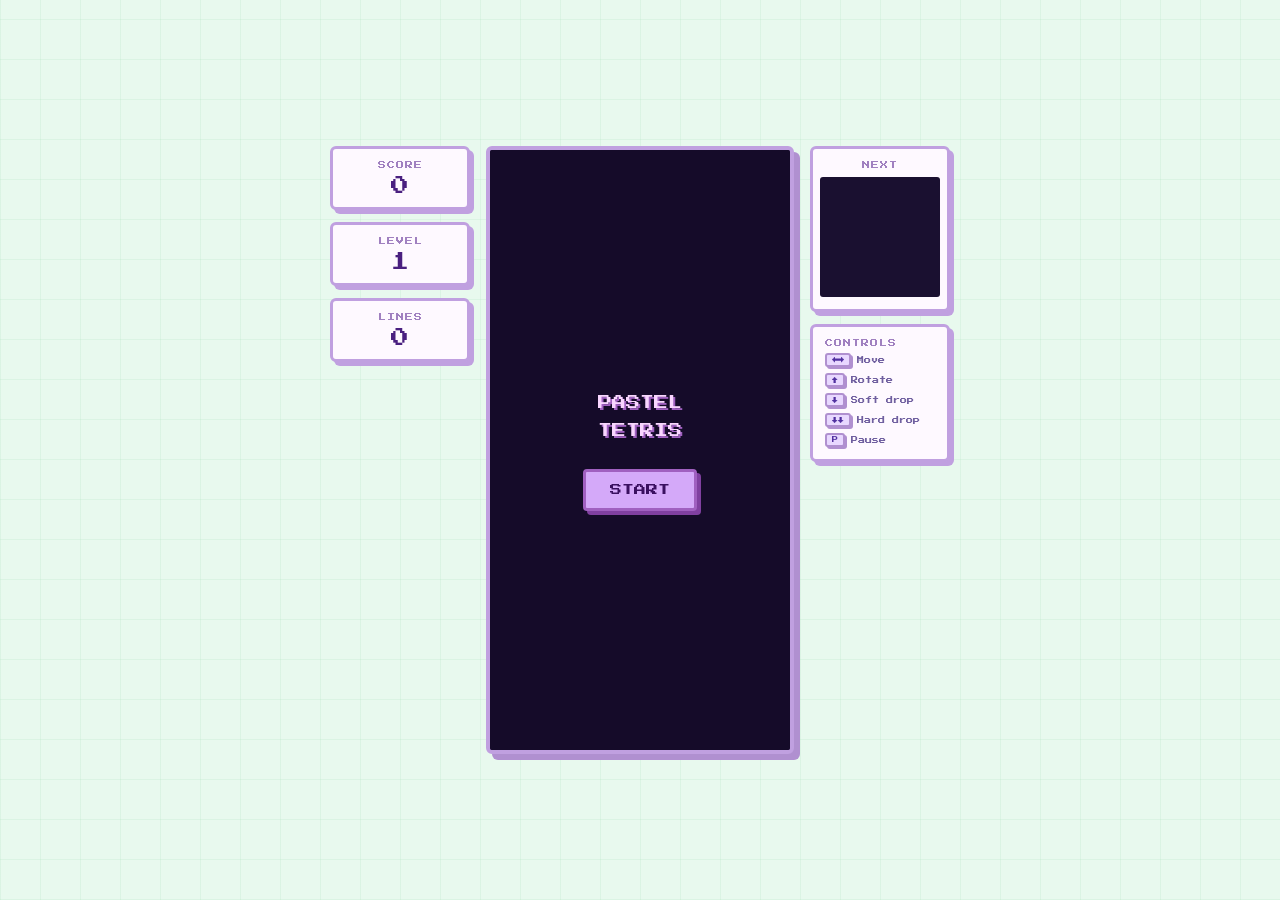
==== index.html @ 5f003d29 "Revert board to 300x600, increase hard drop double-tap to 300ms" ====
<!DOCTYPE html>
<html lang="en">
<head>
  <meta charset="UTF-8" />
  <meta name="viewport" content="width=device-width, initial-scale=1.0" />
  <title>Pastel Tetris</title>
  <link rel="stylesheet" href="style.css" />
</head>
<body>
  <div id="app">
    <div class="sidebar">
      <div class="panel-box">
        <div class="panel-label">SCORE</div>
        <div class="panel-value" id="score">0</div>
      </div>
      <div class="panel-box">
        <div class="panel-label">LEVEL</div>
        <div class="panel-value" id="level">1</div>
      </div>
      <div class="panel-box">
        <div class="panel-label">LINES</div>
        <div class="panel-value" id="lines">0</div>
      </div>
    </div>

    <div id="game-area">
      <canvas id="board" width="300" height="600"></canvas>
      <div id="overlay">
        <div id="overlay-text"></div>
        <button id="overlay-btn">START</button>
      </div>
    </div>

    <div class="sidebar">
      <div class="panel-box">
        <div class="panel-label">NEXT</div>
        <canvas id="next-canvas" width="120" height="120"></canvas>
      </div>
      <div class="panel-box controls-box">
        <div class="panel-label">CONTROLS</div>
        <div class="control-row"><kbd>←→</kbd> Move</div>
        <div class="control-row"><kbd>↑</kbd> Rotate</div>
        <div class="control-row"><kbd>↓</kbd> Soft drop</div>
        <div class="control-row"><kbd>↓↓</kbd> Hard drop</div>
        <div class="control-row"><kbd>P</kbd> Pause</div>
      </div>
    </div>
  </div>

  <script src="game.js"></script>
</body>
</html>
---- style.css ----
@import url('https://fonts.googleapis.com/css2?family=Press+Start+2P&display=swap');

* {
  box-sizing: border-box;
  margin: 0;
  padding: 0;
}

body {
  background: #e8f9ee;
  display: flex;
  justify-content: center;
  align-items: center;
  min-height: 100vh;
  font-family: 'Press Start 2P', monospace;
  background-image:
    repeating-linear-gradient(0deg, rgba(160,220,180,0.18) 0px, rgba(160,220,180,0.18) 1px, transparent 1px, transparent 40px),
    repeating-linear-gradient(90deg, rgba(160,220,180,0.18) 0px, rgba(160,220,180,0.18) 1px, transparent 1px, transparent 40px);
}

#app {
  display: flex;
  align-items: flex-start;
  gap: 16px;
}

/* ── Game board ─────────────────────────────────────────── */
#game-area {
  position: relative;
  border: 4px solid #c0a0e0;
  border-radius: 6px;
  box-shadow: 6px 6px 0 #b090d0;
  background: #1a1030;
  overflow: hidden;
}

#board {
  display: block;
  image-rendering: pixelated;
}

/* ── Overlay ─────────────────────────────────────────────── */
#overlay {
  position: absolute;
  inset: 0;
  background: rgba(20, 10, 40, 0.82);
  display: flex;
  flex-direction: column;
  align-items: center;
  justify-content: center;
  gap: 24px;
}

#overlay.hidden {
  display: none;
}

#overlay-text {
  color: #f9d6ff;
  font-size: 14px;
  text-align: center;
  line-height: 2;
  text-shadow: 2px 2px 0 #a060c0;
}

#overlay-btn {
  font-family: 'Press Start 2P', monospace;
  font-size: 12px;
  padding: 12px 24px;
  background: #d4a9f9;
  color: #3a1060;
  border: 3px solid #a060c0;
  border-radius: 4px;
  cursor: pointer;
  box-shadow: 4px 4px 0 #8040a0;
  transition: transform 0.1s, box-shadow 0.1s;
}

#overlay-btn:hover {
  transform: translate(2px, 2px);
  box-shadow: 2px 2px 0 #8040a0;
}

#overlay-btn:active {
  transform: translate(4px, 4px);
  box-shadow: none;
}

/* ── Sidebars ─────────────────────────────────────────────── */
.sidebar {
  display: flex;
  flex-direction: column;
  gap: 12px;
  width: 140px;
}

.panel-box {
  background: #fef9ff;
  border: 3px solid #c0a0e0;
  border-radius: 6px;
  box-shadow: 4px 4px 0 #c0a0e0;
  padding: 12px;
  display: flex;
  flex-direction: column;
  align-items: center;
  gap: 8px;
}

.panel-label {
  font-size: 8px;
  color: #a080c0;
  letter-spacing: 1px;
}

.panel-value {
  font-size: 18px;
  color: #4a2080;
  min-width: 80px;
  text-align: center;
}

#next-canvas {
  display: block;
  background: #1a1030;
  border-radius: 3px;
  image-rendering: pixelated;
}

/* ── Controls ─────────────────────────────────────────────── */
.controls-box {
  align-items: flex-start;
  gap: 6px;
}

.control-row {
  font-size: 7px;
  color: #7060a0;
  display: flex;
  align-items: center;
  gap: 6px;
}

kbd {
  background: #e8d8ff;
  border: 2px solid #b090d0;
  border-radius: 3px;
  padding: 2px 5px;
  font-family: 'Press Start 2P', monospace;
  font-size: 6px;
  color: #5030a0;
  box-shadow: 2px 2px 0 #b090d0;
  white-space: nowrap;
}

/* ── Responsive ─────────────────────────────────────────────── */
@media (max-width: 600px) {
  #app {
    flex-direction: column;
    align-items: center;
  }
  .sidebar {
    flex-direction: row;
    width: auto;
  }
}
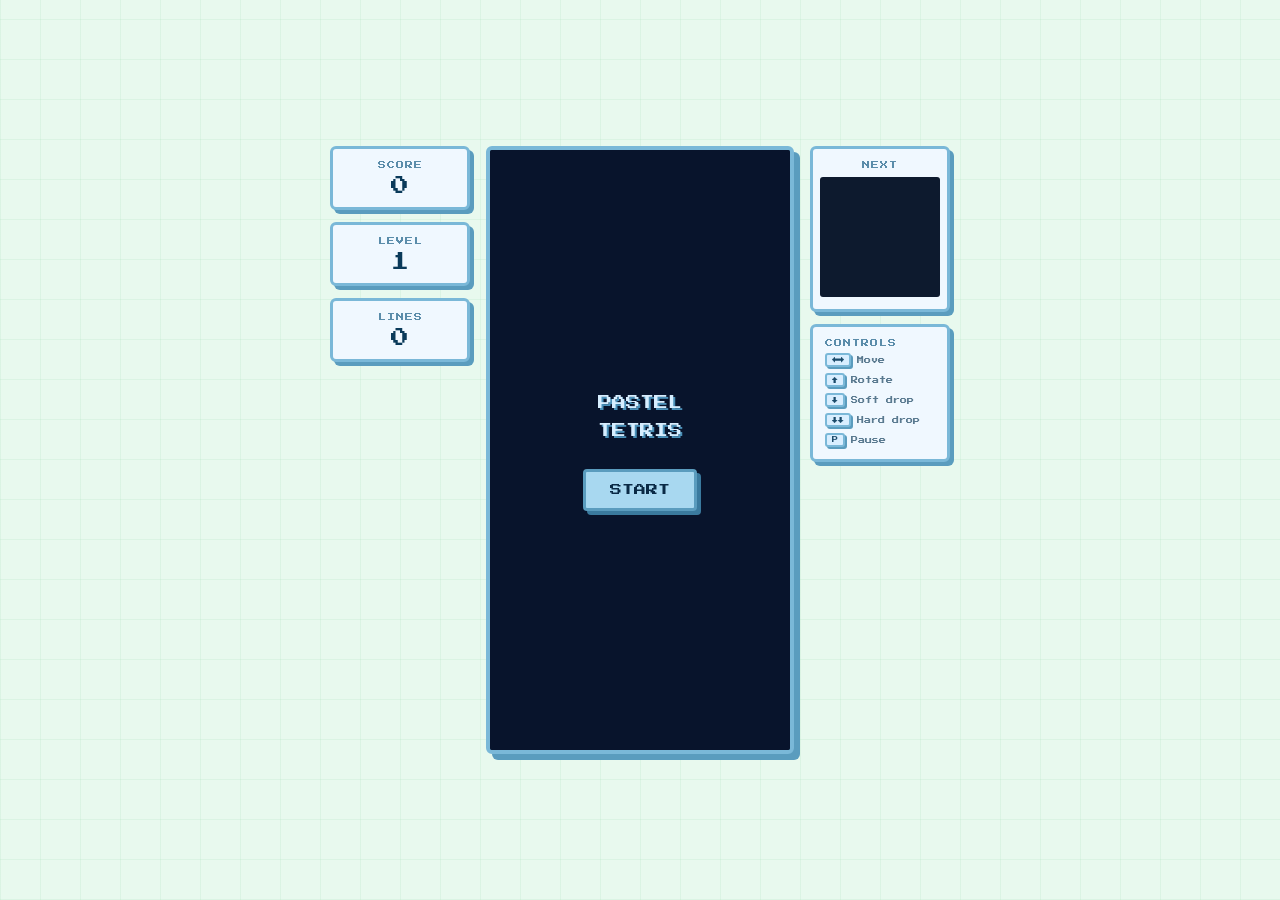
==== commit 97c28198: "Add touch controls: swipe gestures and on-screen buttons for mobile" ====
--- a/index.html
+++ b/index.html
@@ -2,7 +2,7 @@
 <html lang="en">
 <head>
   <meta charset="UTF-8" />
-  <meta name="viewport" content="width=device-width, initial-scale=1.0" />
+  <meta name="viewport" content="width=device-width, initial-scale=1.0, user-scalable=no" />
   <title>Pastel Tetris</title>
   <link rel="stylesheet" href="style.css" />
 </head>
@@ -47,6 +47,21 @@
     </div>
   </div>
 
+  <!-- Touch controls (shown only on touch devices) -->
+  <div id="touch-controls">
+    <div class="touch-row">
+      <button class="touch-btn" id="btn-rotate">&#8679; Rotate</button>
+    </div>
+    <div class="touch-row">
+      <button class="touch-btn" id="btn-left">&#8678;</button>
+      <button class="touch-btn" id="btn-soft">&#8681;</button>
+      <button class="touch-btn" id="btn-right">&#8680;</button>
+    </div>
+    <div class="touch-row">
+      <button class="touch-btn wide" id="btn-hard">&#9660;&#9660; HARD DROP</button>
+    </div>
+  </div>
+
   <script src="game.js"></script>
 </body>
 </html>
--- a/style.css
+++ b/style.css
@@ -27,10 +27,10 @@
 /* ── Game board ─────────────────────────────────────────── */
 #game-area {
   position: relative;
-  border: 4px solid #c0a0e0;
+  border: 4px solid #7ab8d8;
   border-radius: 6px;
-  box-shadow: 6px 6px 0 #b090d0;
-  background: #1a1030;
+  box-shadow: 6px 6px 0 #5a9cbe;
+  background: #0d1a2e;
   overflow: hidden;
 }
 
@@ -43,7 +43,7 @@
 #overlay {
   position: absolute;
   inset: 0;
-  background: rgba(20, 10, 40, 0.82);
+  background: rgba(8, 20, 45, 0.84);
   display: flex;
   flex-direction: column;
   align-items: center;
@@ -56,29 +56,29 @@
 }
 
 #overlay-text {
-  color: #f9d6ff;
+  color: #d6eeff;
   font-size: 14px;
   text-align: center;
   line-height: 2;
-  text-shadow: 2px 2px 0 #a060c0;
+  text-shadow: 2px 2px 0 #4a90b8;
 }
 
 #overlay-btn {
   font-family: 'Press Start 2P', monospace;
   font-size: 12px;
   padding: 12px 24px;
-  background: #d4a9f9;
-  color: #3a1060;
-  border: 3px solid #a060c0;
+  background: #a8d8f0;
+  color: #0a2a45;
+  border: 3px solid #5a9cbe;
   border-radius: 4px;
   cursor: pointer;
-  box-shadow: 4px 4px 0 #8040a0;
+  box-shadow: 4px 4px 0 #3a7a9e;
   transition: transform 0.1s, box-shadow 0.1s;
 }
 
 #overlay-btn:hover {
   transform: translate(2px, 2px);
-  box-shadow: 2px 2px 0 #8040a0;
+  box-shadow: 2px 2px 0 #3a7a9e;
 }
 
 #overlay-btn:active {
@@ -95,10 +95,10 @@
 }
 
 .panel-box {
-  background: #fef9ff;
-  border: 3px solid #c0a0e0;
+  background: #f0f8ff;
+  border: 3px solid #7ab8d8;
   border-radius: 6px;
-  box-shadow: 4px 4px 0 #c0a0e0;
+  box-shadow: 4px 4px 0 #5a9cbe;
   padding: 12px;
   display: flex;
   flex-direction: column;
@@ -108,20 +108,20 @@
 
 .panel-label {
   font-size: 8px;
-  color: #a080c0;
+  color: #5a8caa;
   letter-spacing: 1px;
 }
 
 .panel-value {
   font-size: 18px;
-  color: #4a2080;
+  color: #0a3a5a;
   min-width: 80px;
   text-align: center;
 }
 
 #next-canvas {
   display: block;
-  background: #1a1030;
+  background: #0d1a2e;
   border-radius: 3px;
   image-rendering: pixelated;
 }
@@ -134,22 +134,67 @@
 
 .control-row {
   font-size: 7px;
-  color: #7060a0;
+  color: #5a7a90;
   display: flex;
   align-items: center;
   gap: 6px;
 }
 
 kbd {
-  background: #e8d8ff;
-  border: 2px solid #b090d0;
+  background: #d8eeff;
+  border: 2px solid #7ab8d8;
   border-radius: 3px;
   padding: 2px 5px;
   font-family: 'Press Start 2P', monospace;
   font-size: 6px;
-  color: #5030a0;
-  box-shadow: 2px 2px 0 #b090d0;
+  color: #1a4a6a;
+  box-shadow: 2px 2px 0 #5a9cbe;
   white-space: nowrap;
+}
+
+/* ── Touch controls ─────────────────────────────────────────── */
+#touch-controls {
+  display: none;
+  flex-direction: column;
+  align-items: center;
+  gap: 10px;
+  margin-top: 16px;
+  padding-bottom: 24px;
+}
+
+.touch-row {
+  display: flex;
+  gap: 10px;
+}
+
+.touch-btn {
+  font-family: 'Press Start 2P', monospace;
+  font-size: 14px;
+  width: 72px;
+  height: 72px;
+  background: #a8d8f0;
+  color: #0a2a45;
+  border: 3px solid #5a9cbe;
+  border-radius: 8px;
+  cursor: pointer;
+  box-shadow: 0 5px 0 #3a7a9e;
+  display: flex;
+  align-items: center;
+  justify-content: center;
+  user-select: none;
+  -webkit-tap-highlight-color: transparent;
+  transition: transform 0.08s, box-shadow 0.08s;
+}
+
+.touch-btn:active {
+  transform: translateY(4px);
+  box-shadow: 0 1px 0 #3a7a9e;
+}
+
+.touch-btn.wide {
+  width: 226px;
+  height: 56px;
+  font-size: 10px;
 }
 
 /* ── Responsive ─────────────────────────────────────────────── */
@@ -163,3 +208,10 @@
     width: auto;
   }
 }
+
+/* Show touch controls on touch devices */
+@media (pointer: coarse) {
+  #touch-controls {
+    display: flex;
+  }
+}
